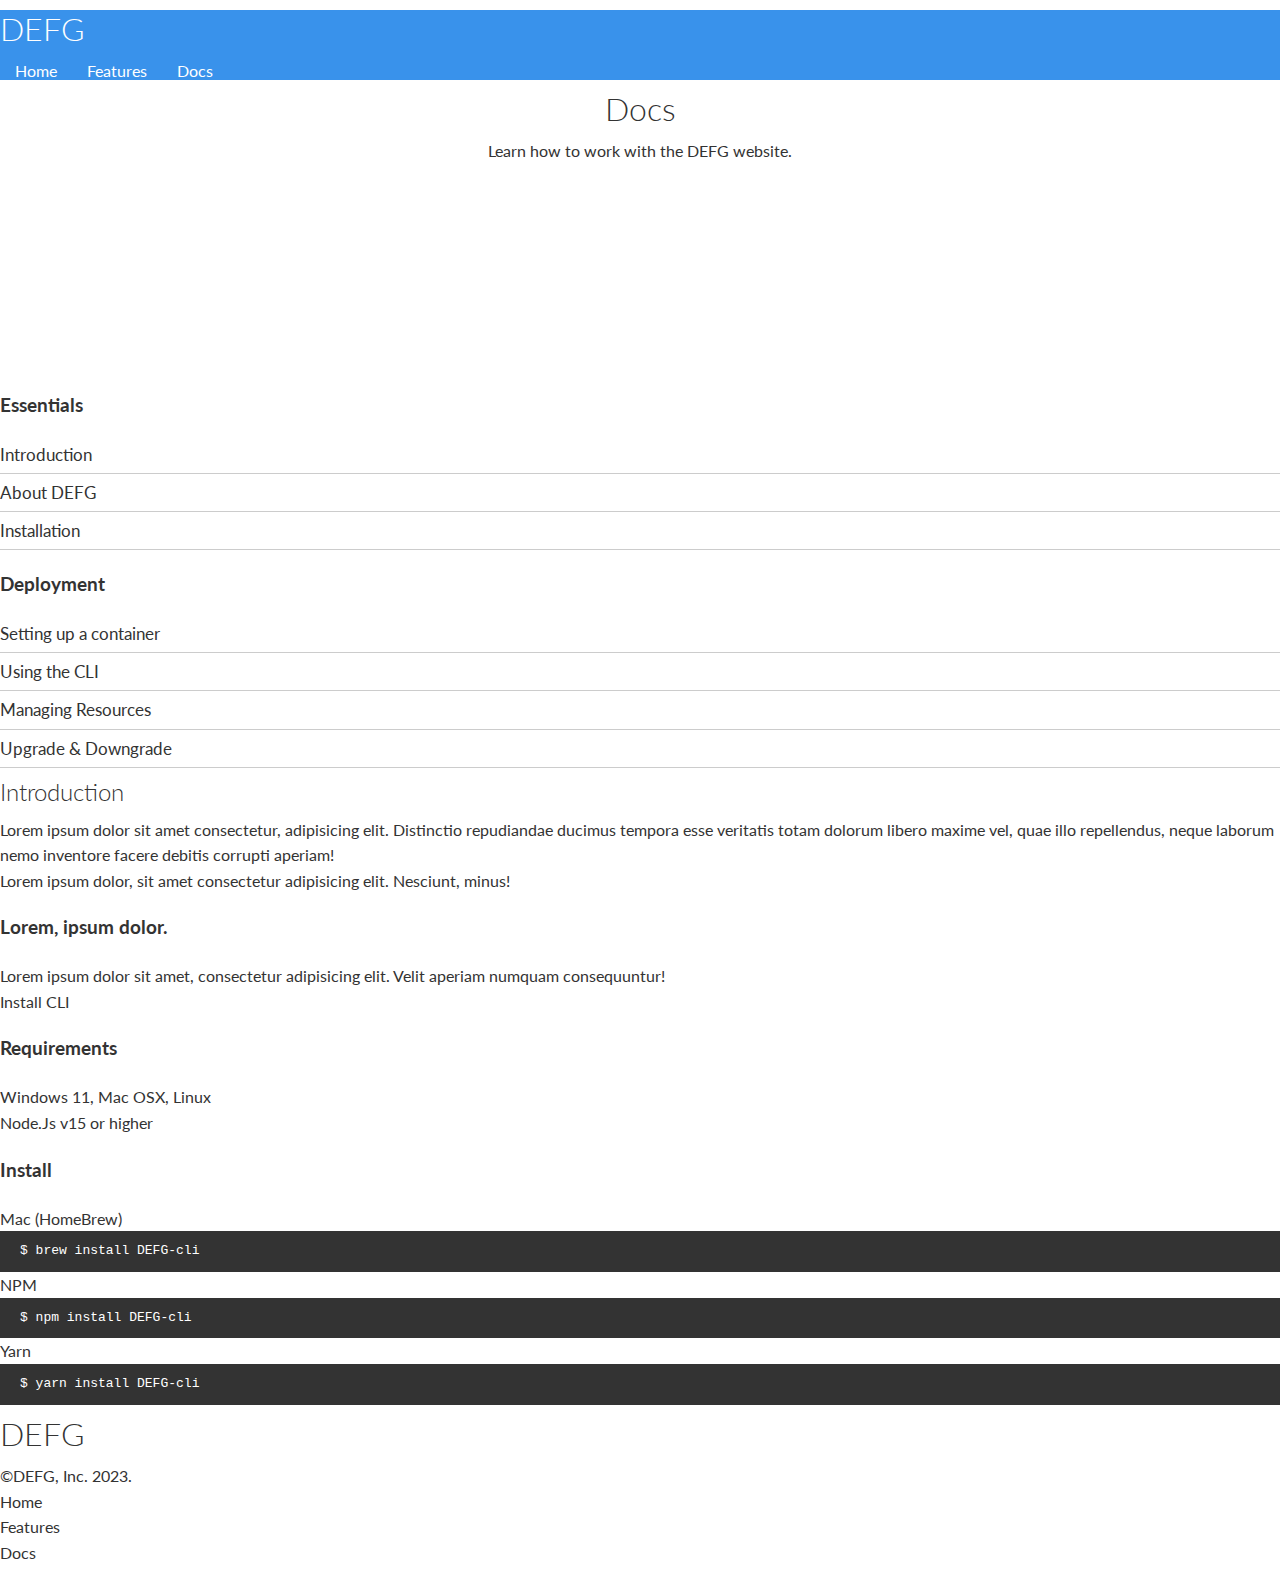
==== docs.html @ a8608602 "DEFG website (Cloud hosting platform)" ====
<!DOCTYPE html>
<html lang="en">
<head>
    <meta charset="UTF-8">
    <meta http-equiv="X-UA-Compatible" content="IE=edge">
    <meta name="viewport" content="width=device-width, initial-scale=1.0">
    <link rel="stylesheet" href="https://cdnjs.cloudflare.com/ajax/libs/font-awesome/6.4.0/css/all.min.css" integrity="sha512-iecdLmaskl7CVkqkXNQ/ZH/XLlvWZOJyj7Yy7tcenmpD1ypASozpmT/E0iPtmFIB46ZmdtAc9eNBvH0H/ZpiBw==" crossorigin="anonymous" referrerpolicy="no-referrer" />
    <link rel="stylesheet" href="global.css">
    <link rel="stylesheet" href="styles.css">
    <title>DEFG Cloud Hosting | Welcome</title>
</head>
<body>
    <!--NavBar-->
    <div class="navbar">
        <div class="container flex">
            <h1 class="logo">DEFG</h1>
            <nav>
                <ul>
                    <li><a href="index.html">Home</a></li>
                    <li><a href="features.html">Features</a></li>
                    <li><a href="docs.html">Docs</a></li>
                </ul>
            </nav>
        </div>
    </div>

    <!--Head section-->
    <section class="docs-head bg-primary py-3">
        <div class="container grid">
            <div>
                <h1 class="xl">Docs</h1>
                <p class="lead">
                    Learn how to work with the DEFG website.
                </p>
            </div>
            <img src="images/docs.png" alt="docs icon">
        </div>
    </section>

    <!--Docs main Section-->
    <section class="docs-main my-4">
        <div class="container grid">
            <div class="card bg-light p-3">
                <h3 class="my-2">Essentials</h3>
                <nav>
                    <ul>
                        <li><a class="text-primary" href="#">Introduction</a></li>
                        <li><a href="#">About DEFG</a></li>
                        <li><a href="#">Installation</a></li>
                    </ul>
                </nav>

                <h3 class="my-2">Deployment</h3>
                <nav>
                    <ul>
                        <li><a href="#">Setting up a container</a></li>
                        <li><a href="#">Using the CLI</a></li>
                        <li><a href="#">Managing Resources</a></li>
                        <li><a href="#">Upgrade & Downgrade</a></li>
                    </ul>
                </nav>
            </div>
            <div class="card">
                <h2>Introduction</h2>
                <p>Lorem ipsum dolor sit amet consectetur, adipisicing elit. Distinctio repudiandae ducimus tempora esse veritatis totam dolorum libero maxime vel, quae illo repellendus, neque laborum nemo inventore facere debitis corrupti aperiam!</p>
                <div class="alert alert-success">
                    <i class="fas fa-info"></i>Lorem ipsum dolor, sit amet consectetur adipisicing elit. Nesciunt, minus!
                </div>

                <h3>Lorem, ipsum dolor.</h3>
                <p>Lorem ipsum dolor sit amet, consectetur adipisicing elit. Velit aperiam numquam consequuntur!</p>
                <a href="#" class="btn btn-primary">Install CLI</a>
                <h3>Requirements</h3>
                <ul>
                    <li>Windows 11, Mac OSX, Linux</li>
                    <li>Node.Js v15 or higher</li>
                </ul>

                <h3>Install</h3>
                <p>Mac (HomeBrew)</p>
                <pre><code>$ brew install DEFG-cli</code></pre>
                <p>NPM</p>
                <pre><code>$ npm install DEFG-cli</code></pre>
                <p>Yarn</p>
                <pre><code>$ yarn install DEFG-cli</code></pre>

            </div>
        </div>
    </section>

    <!--Footer-->
    <footer class="footer bg-dark py-5">
        <div class="container grid grid-3">
            <div>
                <h1>DEFG</h1>
                <p>&copy;DEFG, Inc. 2023.</p>
            </div>
            <nav>
                <ul>
                    <li><a href="index.html">Home</a></li>
                    <li><a href="features.html">Features</a></li>
                    <li><a href="docs.html">Docs</a></li>
                </ul>
            </nav>
            <div class="social">
                <a href="#"><i class="fab fa-github fa-2x"></i></a>
                <a href="#"><i class="fab fa-facebook fa-2x"></i></a>
                <a href="#"><i class="fab fa-linkedin fa-2x"></i></a>
                <a href="#"><i class="fab fa-twitter fa-2x"></i></a>
            </div>
        </div>
    </footer>
</body>
</html>
---- styles.css ----
@import url('https://fonts.googleapis.com/css2?family=Lato:wght@300&display=swap');

:root {
    --primary-color: #3992eb;
    --secondary-color: #117be6;
    --dark-color: #0053a7;
    --light-color: #f4f4f4;
    --success-color: #5cb85c;
    --error-color: #d9534f;
}

* {
    margin: 0;
    padding: 0;
    box-sizing: border-box;
}

body {
    font-family: 'Lato', sans-serif;
    color: #333;
    line-height: 1.6;
}

ul {
    list-style-type: none;
}

a {
    color: #333;
    text-decoration: none;
}

h1, h2 {
    font-weight: 300;
    line-height: 1.2;
    margin: 10px 0;
}

p {
    margin: 10 0;
}

img {
    width: 100%;
}

code, pre {
    background: #333;
    color: #fff;
    padding: 10px;
}

/* .hidden {
    display: none;
    visibility: hidden;
    height: 0;
} */

/*Navbar*/
.navbar {
    background-color: var(--primary-color);
    color: #fff;
    height: 70px;
}

.navbar .flex {
    justify-content: space-between;
}

.navbar ul {
    display: flex;
}

.navbar a {
    color: #fff;
    padding: 10px;
    margin: 0 5px;
    transition: 0.2s;
}

.navbar a:hover {
    border-bottom: 2px #fff solid;
}

/*Showcase*/
.showcase {
    height: 400px;
    background-color: var(--primary-color);
    color: #fff;
    position: relative;
}

.showcase h1 {
    font-size: 40px;
}

.showcase p {
    padding: 20px 0;
}

.showcase .grid {
    grid-template-columns: 55% 45%;
    gap: 30px;
    overflow: visible;
}

.showcase-text {
    animation: slideInFromLeft 1s ease-in;
}

.showcase-form {
    position: relative;
    top: 60px;
    height: 350px;
    width: 400px;
    padding: 40px;
    z-index: 100;
    justify-self: flex-end;
    animation: slideInFromRight 1s ease-in;
}

.showcase-form .form-control {
    margin: 30px 0;
}

.showcase-form input[type="text"], .showcase-form input[type="email"] {
    border: 0;
    border-bottom: 1px solid #b4becb;
    width: 100%;
    padding: 3px;
    font-size: 16px;
}

.showcase-form input:focus {
    outline: none;
}

.showcase::before, .showcase::after {
    content: '';
    position: absolute;
    height: 100px;
    bottom: -70px;
    right: 0;
    left: 0;
    background: #fff;
    transform: skewY(-3deg);
    -webkit-transform: skewY(-3deg);
    -moz-transform: skewY(-3deg);
    -ms-transform: skewY(-3deg);
}

/*Stats Section*/
.stats {
    padding-top: 100px;
    animation: slideInFromBottom 1s ease-in;
}

.stats-heading {
    max-width: 500px;
    margin: auto;
}

.stats .grid h3 {
    font-size: 35px;
}

.stats .grid p {
    font-size: 20px;
    font-weight: bold;
}

/*CLI*/
.cli .grid {
    grid-template-columns: repeat(3, 1fr);
    grid-template-rows: repeat(2, 1fr);
}

.cli .grid > *:first-child {
    grid-column: 1 / span 2;
    grid-row: 1 / span 2;
}

/*Cloud*/
.cloud .grid {
    grid-template-columns: 4fr, 3fr;
}

/*Languages*/
.languages .flex {
    flex-wrap: wrap;
}

.languages .card {
    text-align: center;
    margin: 18px 10px 40px;
    transition: transform 0.2s ease-in;
}

.languages .card h4 {
    font-size: 20px;
    margin-bottom: 10px;
}

.languages .card:hover {
    transform: translateY(-15px);
}

/*Features*/
.features-head img, .features-sub-head img {
    width: 200px;
    justify-self: flex-end;
}

.features-sub-head img {
    width: 300px;
    justify-self: flex-end;
}

.features-main .card > i {
    margin-right: 20px;
}

.features-main .grid {
    padding: 30px;
}

.features-main .grid > *:first-child {
    grid-column: 1 / span 3;
}

.features-main .grid > *:nth-child(2) {
    grid-column: 1 / span 2;
}

/*Docs*/
.docs-head img, .features-sub-head img {
    width: 200px;
    justify-self: flex-end;
}

.docs-main h3 {
    margin: 20px 0;
}

.docs-main .grid {
    grid-template-columns: 1fr 2fr;
    align-items: flex-start;
}

.docs-main nav li {
    font-size: 17px;
    padding-bottom: 5px;
    margin-bottom: 5px;
    border-bottom: 1px #ccc solid; 
}

.docs-main nav li a {
    color: #333;
}

.docs-main a:hover {
    font-weight: bold;
}


/*Footer*/
.footer .social a {
    margin: 0 10px;
}

/*Animations*/
@keyframes slideInFromLeft {
    0% {
        transform: translateX(-100%);
    }

    100% {
        transform: translateX(0);
    }
}

@keyframes slideInFromRight {
    0% {
        transform: translateX(100%);
    }

    100% {
        transform: translateX(0);
    }
}

@keyframes slideInFromTop {
    0% {
        transform: translateY(-100%);
    }

    100% {
        transform: translateX(0);
    }
}

@keyframes slideInFromBottom {
    0% {
        transform: translateY(100%);
    }

    100% {
        transform: translateX(0);
    }
}

/*Media Queries*/
/*Tablets and < 768*/
@media (max-width: 768px) {
    .grid, .showcase .grid, .stats .grid, .cli .grid, .cloud .grid, .features-main .grid, .docs-main .grid {
        grid-template-columns: 1fr;
        grid-template-rows: 1fr;
    }

    .showcase {
        height: auto;
    }

    .showcase-text {
        text-align: center;
        margin-top: 40px;
        animation: slideInFromTop 1s ease-in;
    }

    .showcase-form {
        justify-self: center;
        animation: slideInFromBottom 1s ease-in;
    }

    .cli .grid > *:first-child {
        grid-column: 1;
        grid-row: 1;
    }

    .features-main .grid > *:first-child, .features-main .grid > *:nth-child(2) {
        grid-column: 1;
    }



}

.features-head, .features-sub-head, .docs-head {
    text-align: center;
}

.features-head img, .features-sub-head img, .docs-head img {
    justify-self: center;
}

@media (max-width: 930px) {
    .showcase h1 {
        font-size: 37px;
    }

    .showcase p {
        margin-right: 60px;
    }
}

/*Mobile*/
@media (max-width: 500px) {
    .navbar {
        height: 110px;
    }

    .navbar .flex {
        flex-direction: column;
    }

    .navbar ul {
        padding: 10px;
        background-color: rgba(0, 0, 0, 0.1);
    }
}
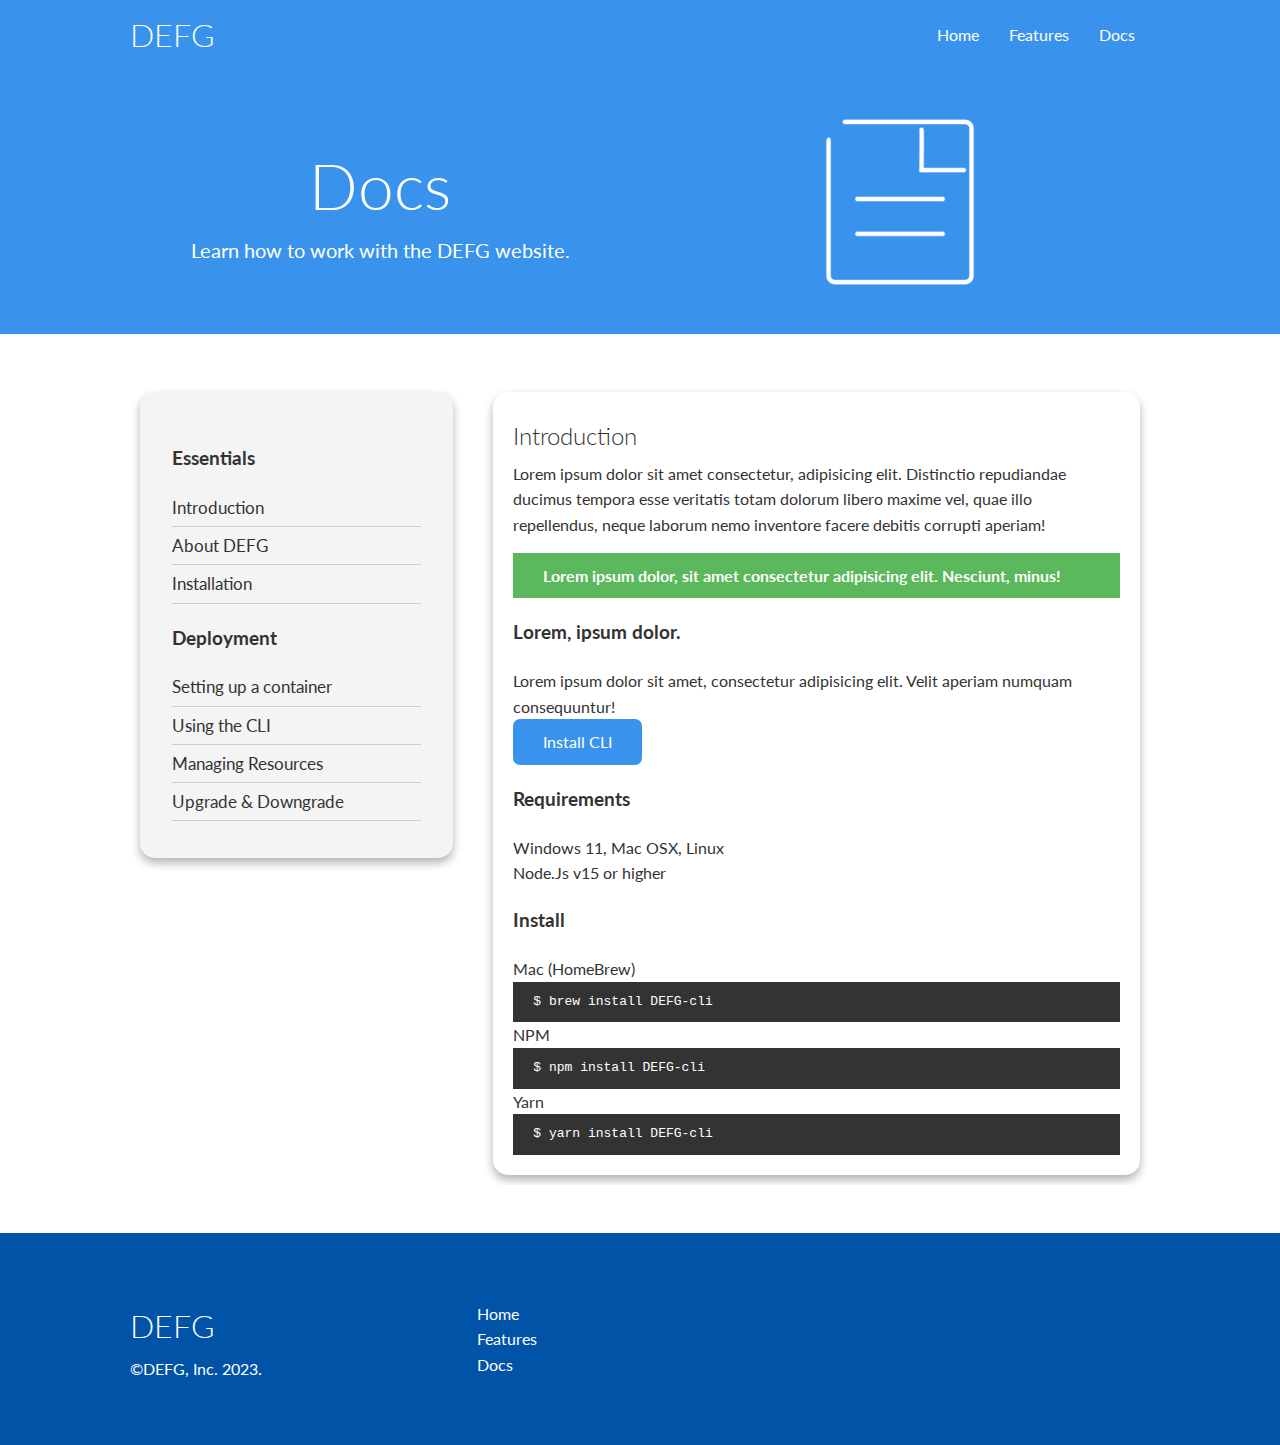
==== commit 21bc9dc7: "updates" ====
--- a/docs.html
+++ b/docs.html
@@ -5,7 +5,7 @@
     <meta http-equiv="X-UA-Compatible" content="IE=edge">
     <meta name="viewport" content="width=device-width, initial-scale=1.0">
     <link rel="stylesheet" href="https://cdnjs.cloudflare.com/ajax/libs/font-awesome/6.4.0/css/all.min.css" integrity="sha512-iecdLmaskl7CVkqkXNQ/ZH/XLlvWZOJyj7Yy7tcenmpD1ypASozpmT/E0iPtmFIB46ZmdtAc9eNBvH0H/ZpiBw==" crossorigin="anonymous" referrerpolicy="no-referrer" />
-    <link rel="stylesheet" href="global.css">
+    <link rel="stylesheet" href="global(css-utility classes).css">
     <link rel="stylesheet" href="styles.css">
     <title>DEFG Cloud Hosting | Welcome</title>
 </head>
--- a/global(css-utility classes).css
+++ b/global(css-utility classes).css
@@ -0,0 +1,231 @@
+/*Global Stylings*/
+.container {
+    max-width: 1100px;
+    margin: 0 auto;
+    overflow: auto;
+    padding: 0 40px;
+}
+
+.text-center {
+    text-align: center;
+}
+
+.flex {
+    display: flex;
+    justify-content: center;
+    align-items: center;
+    height: 100%;  
+}
+
+.grid {
+    height: 100%;
+    display: grid;
+    grid-template-columns: repeat(2, 1fr);
+    gap: 20px;
+    justify-content: center;
+    align-items: center;
+}
+
+.grid-3 {
+    grid-template-columns: repeat(3, 1fr);
+}
+
+.card {
+    color: #333;
+    background-color: #fff;
+    border-radius: 15px;
+    box-shadow: 0 5px 10px rgba(0, 0, 0, 0.3);
+    padding: 20px;
+    margin: 10px;
+}
+
+/*Buttons*/
+
+.btn {
+    display: inline-block;
+    padding: 10px 30px;
+    background: var(--primary-color);
+    color: #fff;
+    border: none;
+    border-radius: 7px;
+}
+
+.btn-outline {
+    background-color: transparent;
+    border: 1px #fff solid;
+}
+
+.btn:hover {
+    transform: scale(0.95);
+}
+
+/*Backgrounds and Colored buttons*/
+.bg-primary, .btn-primary {
+    background-color: var(--primary-color);
+    color: #fff;
+}
+
+.bg-secondary, .btn-secondary {
+    background-color: var(--secondary-color);
+    color: #fff;
+}
+
+.bg-dark, .btn-dark {
+    background-color: var(--dark-color);
+    color: #fff;
+}
+
+.bg-light, .btn-light {
+    background-color: var(--light-color);
+    color: #333;
+}
+
+.bg-primary a, .btn-primary a, 
+.bg-secondary a, .btn-secondary a, 
+.bg-dark a, .btn-dark a, 
+.bg-light a, .btn-light a {
+    color: #fff;
+}
+
+/*Text Colors*/
+.text-primary {
+    color: var(--primary-color);
+}
+
+.text-secondary {
+    color: var(--secondary-color);
+}
+
+.text-dark {
+    color: var(--dark-color);
+}
+
+.text-light {
+    color: var(--light-color);
+}
+
+
+/*Alerts*/
+.alert {
+    background-color: var(--light-color);
+    padding: 10px 20px;
+    font-weight: bold;
+    margin: 15px 0; 
+}
+
+.alert i {
+    margin-right: 10px;
+}
+
+.alert-success {
+    background-color: var(--success-color);
+    color: #fff;
+}
+
+.alert-error {
+    background-color: var(--error-color);
+    color: #fff;
+}
+
+/*Text Sizes*/
+.lead {
+    font-size: 20px;
+}
+
+.sm {
+    font-size: 1rem;
+}
+
+.md {
+    font-size: 2rem;
+}
+
+.lg {
+    font-size: 3rem;
+}
+
+.xl {
+    font-size: 4rem;
+}
+
+/*Margins*/
+.my-1 {
+    margin: 1rem 0;
+}
+
+.my-2 {
+    margin: 1.5rem 0;
+}
+
+.my-3 {
+    margin: 2rem 0;
+}
+
+.my-4 {
+    margin: 3rem 0;
+}
+
+.my-5 {
+    margin: 4rem 0;
+}
+
+.m-1 {
+    margin: 1rem;
+}
+
+.m-2 {
+    margin: 1.5rem;
+}
+
+.m-3 {
+    margin: 2rem;
+}
+
+.m-4 {
+    margin: 3rem;
+}
+
+.m-5 {
+    margin: 4rem;
+}
+
+/*Paddings*/
+.py-1 {
+    padding: 1rem 0;
+}
+
+.py-2 {
+    padding: 1.5rem 0;
+}
+
+.py-3 {
+    padding: 2rem 0;
+}
+
+.py-4 {
+    padding: 3rem 0;
+}
+
+.py-5 {
+    padding: 4rem 0;
+}
+
+.p-1 {
+    padding: 1rem;
+}
+
+.p-2 {
+    padding: 1.5rem;
+}
+
+.p-3 {
+    padding: 2rem;
+}
+
+.p-4 {
+    padding: 3rem;
+}
+
+.p-5 {
+    padding: 4rem;
+}--- a/styles.css
+++ b/styles.css
@@ -50,11 +50,11 @@
     padding: 10px;
 }
 
-/* .hidden {
+.hidden {
     display: none;
     visibility: hidden;
     height: 0;
-} */
+}
 
 /*Navbar*/
 .navbar {
